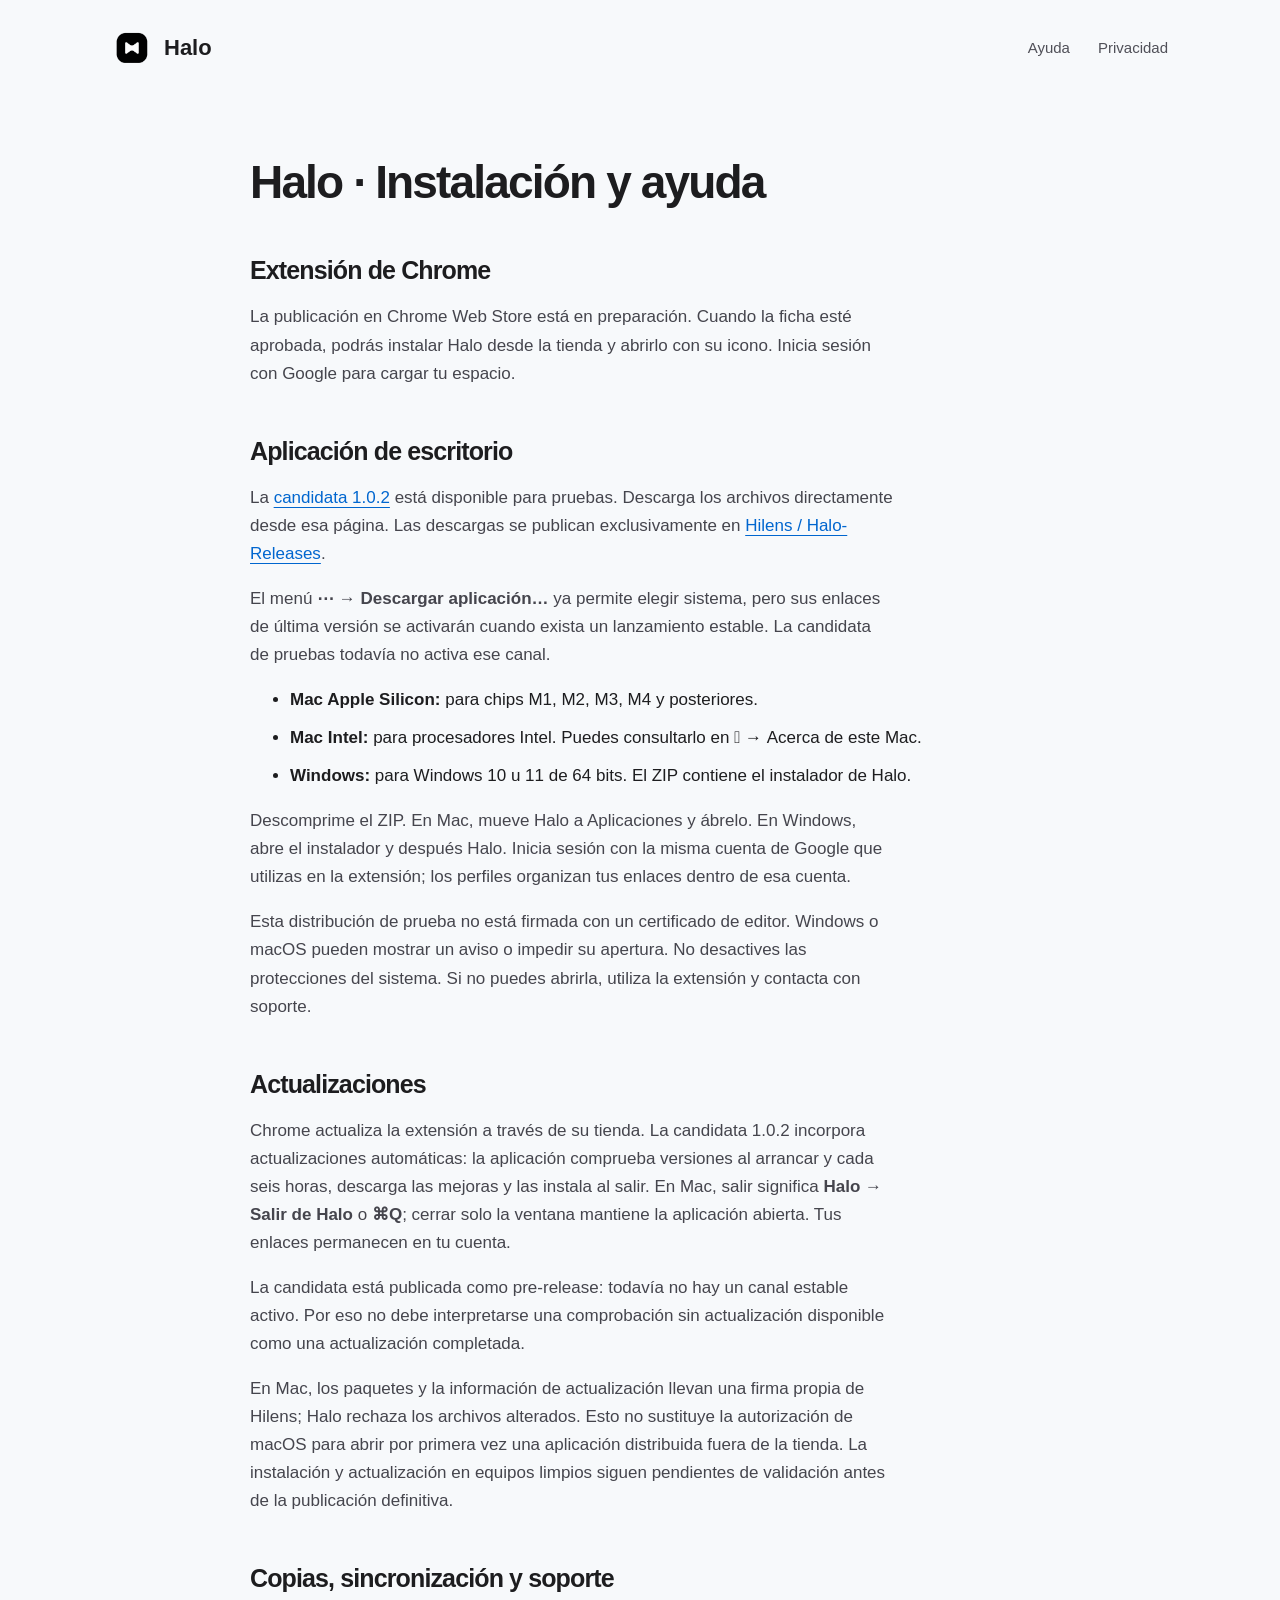
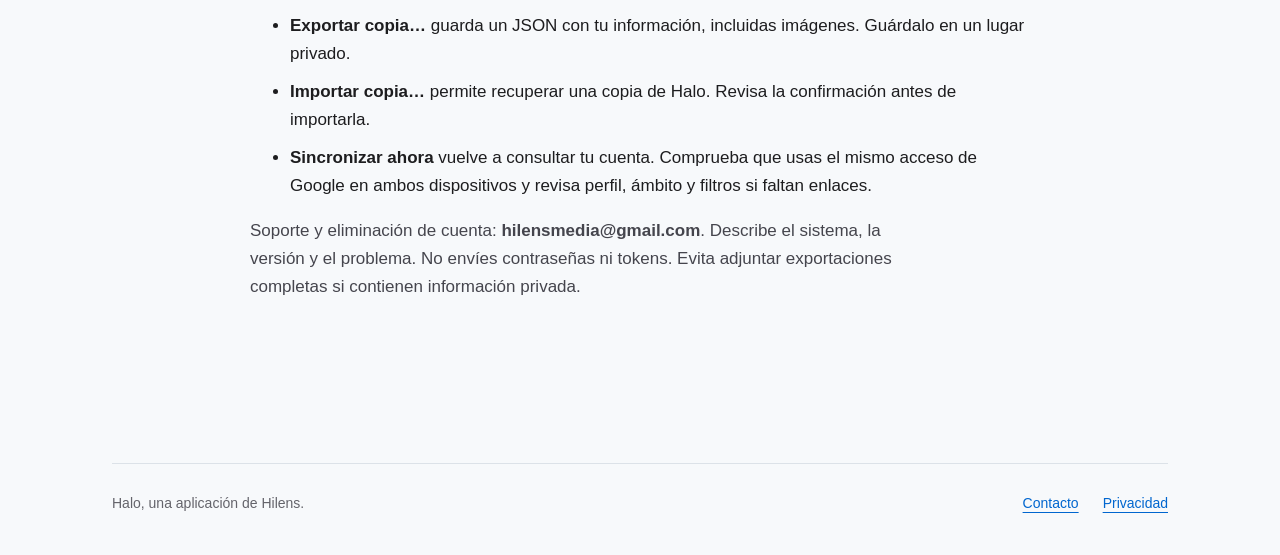
==== docs/help.html @ da5c2c4a "Add Halo public homepage, privacy and installation pages" ====
<!doctype html>
<html lang="es"><head><meta charset="utf-8"><meta name="viewport" content="width=device-width,initial-scale=1"><title>Instalación y ayuda de Halo</title><meta name="description" content="Instalación y ayuda de Halo — Hilens."><link rel="icon" href="[data-uri]"><link rel="stylesheet" href="style.css"></head><body><header><a class="brand" href="./"><img src="[data-uri]" alt="">Halo</a><nav aria-label="Principal"><a href="help.html">Ayuda</a><a href="privacy.html">Privacidad</a></nav></header><main><article class="prose"><h1>Halo · Instalación y ayuda</h1><h2>Extensión de Chrome</h2><p>La publicación en Chrome Web Store está en preparación. Cuando la ficha esté aprobada, podrás instalar Halo desde la tienda y abrirlo con su icono. Inicia sesión con Google para cargar tu espacio.</p><h2>Aplicación de escritorio</h2><p>La <a href="https://github.com/hilenscom/Halo-Releases/releases/tag/v1.0.2">candidata 1.0.2</a> está disponible para pruebas. Descarga los archivos directamente desde esa página. Las descargas se publican exclusivamente en <a href="https://github.com/hilenscom/Halo-Releases/releases">Hilens / Halo-Releases</a>.</p><p>El menú <strong>⋯ → Descargar aplicación…</strong> ya permite elegir sistema, pero sus enlaces de última versión se activarán cuando exista un lanzamiento estable. La candidata de pruebas todavía no activa ese canal.</p><ul><li><strong>Mac Apple Silicon:</strong> para chips M1, M2, M3, M4 y posteriores.</li><li><strong>Mac Intel:</strong> para procesadores Intel. Puedes consultarlo en  → Acerca de este Mac.</li><li><strong>Windows:</strong> para Windows 10 u 11 de 64 bits. El ZIP contiene el instalador de Halo.</li></ul><p>Descomprime el ZIP. En Mac, mueve Halo a Aplicaciones y ábrelo. En Windows, abre el instalador y después Halo. Inicia sesión con la misma cuenta de Google que utilizas en la extensión; los perfiles organizan tus enlaces dentro de esa cuenta.</p><p>Esta distribución de prueba no está firmada con un certificado de editor. Windows o macOS pueden mostrar un aviso o impedir su apertura. No desactives las protecciones del sistema. Si no puedes abrirla, utiliza la extensión y contacta con soporte.</p><h2>Actualizaciones</h2><p>Chrome actualiza la extensión a través de su tienda. La candidata 1.0.2 incorpora actualizaciones automáticas: la aplicación comprueba versiones al arrancar y cada seis horas, descarga las mejoras y las instala al salir. En Mac, salir significa <strong>Halo → Salir de Halo</strong> o <strong>⌘Q</strong>; cerrar solo la ventana mantiene la aplicación abierta. Tus enlaces permanecen en tu cuenta.</p><p>La candidata está publicada como pre-release: todavía no hay un canal estable activo. Por eso no debe interpretarse una comprobación sin actualización disponible como una actualización completada.</p><p>En Mac, los paquetes y la información de actualización llevan una firma propia de Hilens; Halo rechaza los archivos alterados. Esto no sustituye la autorización de macOS para abrir por primera vez una aplicación distribuida fuera de la tienda. La instalación y actualización en equipos limpios siguen pendientes de validación antes de la publicación definitiva.</p><h2>Copias, sincronización y soporte</h2><ul><li><strong>Exportar copia…</strong> guarda un JSON con tu información, incluidas imágenes. Guárdalo en un lugar privado.</li><li><strong>Importar copia…</strong> permite recuperar una copia de Halo. Revisa la confirmación antes de importarla.</li><li><strong>Sincronizar ahora</strong> vuelve a consultar tu cuenta. Comprueba que usas el mismo acceso de Google en ambos dispositivos y revisa perfil, ámbito y filtros si faltan enlaces.</li></ul><p>Soporte y eliminación de cuenta: <strong>hilensmedia@gmail.com</strong>. Describe el sistema, la versión y el problema. No envíes contraseñas ni tokens. Evita adjuntar exportaciones completas si contienen información privada.
</p></article></main><footer><span>Halo, una aplicación de Hilens.</span><div><a href="mailto:hilensmedia@gmail.com">Contacto</a><a href="privacy.html">Privacidad</a></div></footer></body></html>
---- docs/style.css ----
*{box-sizing:border-box}html{scroll-behavior:smooth}body{margin:0;color:#1d1d1f;background:#f7f9fb;font-family:-apple-system,BlinkMacSystemFont,"Segoe UI",sans-serif;font-size:17px;line-height:1.65}a{color:#0066cf;text-underline-offset:4px}a:focus-visible{outline:3px solid #007aff;outline-offset:6px;border-radius:6px}header{max-width:1120px;margin:auto;padding:28px 32px;display:flex;align-items:center;justify-content:space-between;gap:24px}header a{text-decoration:none;color:inherit}header .brand{display:flex;align-items:center;gap:12px;font-weight:600;font-size:22px}header img{width:40px;height:40px;border-radius:12px}nav{display:flex;gap:28px;font-size:15px;color:#505058}main{max-width:1120px;margin:auto;padding:32px}.hero{text-align:center;max-width:780px;margin:32px auto 0}.hero>img{width:88px;height:88px;border-radius:25px;box-shadow:0 15px 30px #253e5915}h1{font-size:clamp(40px,6vw,68px);line-height:1.07;letter-spacing:-.055em;font-weight:650;margin:30px 0 24px}h2{font-size:30px;letter-spacing:-.035em;line-height:1.25;margin:48px 0 16px}p{max-width:68ch} .hero p{margin:0 auto 24px;color:#64646b;font-size:21px;max-width:53ch}.button{display:inline-block;padding:12px 25px;border-radius:17px;background:#007aff;color:white;text-decoration:none;font-weight:600}.button:hover{background:#006be1}.note{font-size:14px!important;color:#64646b!important;margin-top:17px!important}.workspace{margin:48px auto 60px;min-height:320px;padding:42px;border-radius:44px;position:relative;display:flex;align-items:center;justify-content:center;gap:38px;flex-wrap:wrap;background:radial-gradient(ellipse at 0 0,#e7f1ff,transparent 65%),radial-gradient(ellipse at 100% 0,#fff4e8,transparent 70%),#f9fafb;border:2px solid white;box-shadow:0 24px 65px #314d6a0a}.tile{width:120px;text-align:center;animation:float 12s ease-in-out infinite;animation-delay:calc(var(--n)*-2s)}.tile span{display:grid;place-items:center;aspect-ratio:1;border-radius:33px;background:white;box-shadow:0 17px 21px -10px #20344440;font-size:37px;color:var(--c);transform:rotate(var(--r))}.tile small{display:block;margin-top:20px;color:#55545c;font-size:14px}.intro{max-width:720px;margin:0 auto 60px}.intro>p{font-size:20px;color:#64646b}.features{padding:0;list-style:none}.features li{padding:17px 0;border-bottom:1px solid #dce2e8}.features strong{display:block;font-weight:600}.features span{color:#64646b}.downloads{max-width:720px;margin:0 auto;padding-top:6px}.downloads ul{padding-left:22px}.downloads li{margin:12px 0}.downloads aside{padding:20px 24px;background:white;border-radius:22px;font-size:15px;color:#585862;margin:24px 0}.prose{max-width:780px;margin:10px auto 60px}.prose h1{font-size:46px;letter-spacing:-.04em}.prose h2{font-size:25px}.prose li{margin:10px 0}.prose p{color:#45454d}footer{border-top:1px solid #dce2e8;max-width:1056px;margin:70px auto 0;padding:28px 0 40px;display:flex;justify-content:space-between;gap:20px;font-size:14px;color:#64646b}footer div{display:flex;gap:24px}@keyframes float{0%,100%{transform:translateY(0)}50%{transform:translateY(-13px)}}@media(prefers-reduced-motion:reduce){html{scroll-behavior:auto}.tile{animation:none}}@media(max-width:600px){header{padding:22px}nav{gap:18px}main{padding:20px}.hero{margin-top:18px}.hero p{font-size:19px}.workspace{gap:25px;padding:34px 20px;border-radius:30px;margin:35px 0}.tile{width:80px}.tile span{border-radius:23px;font-size:28px}.tile small{margin-top:13px}.intro>p{font-size:18px}.prose h1{font-size:36px}footer{margin:50px 22px 0;flex-direction:column}}
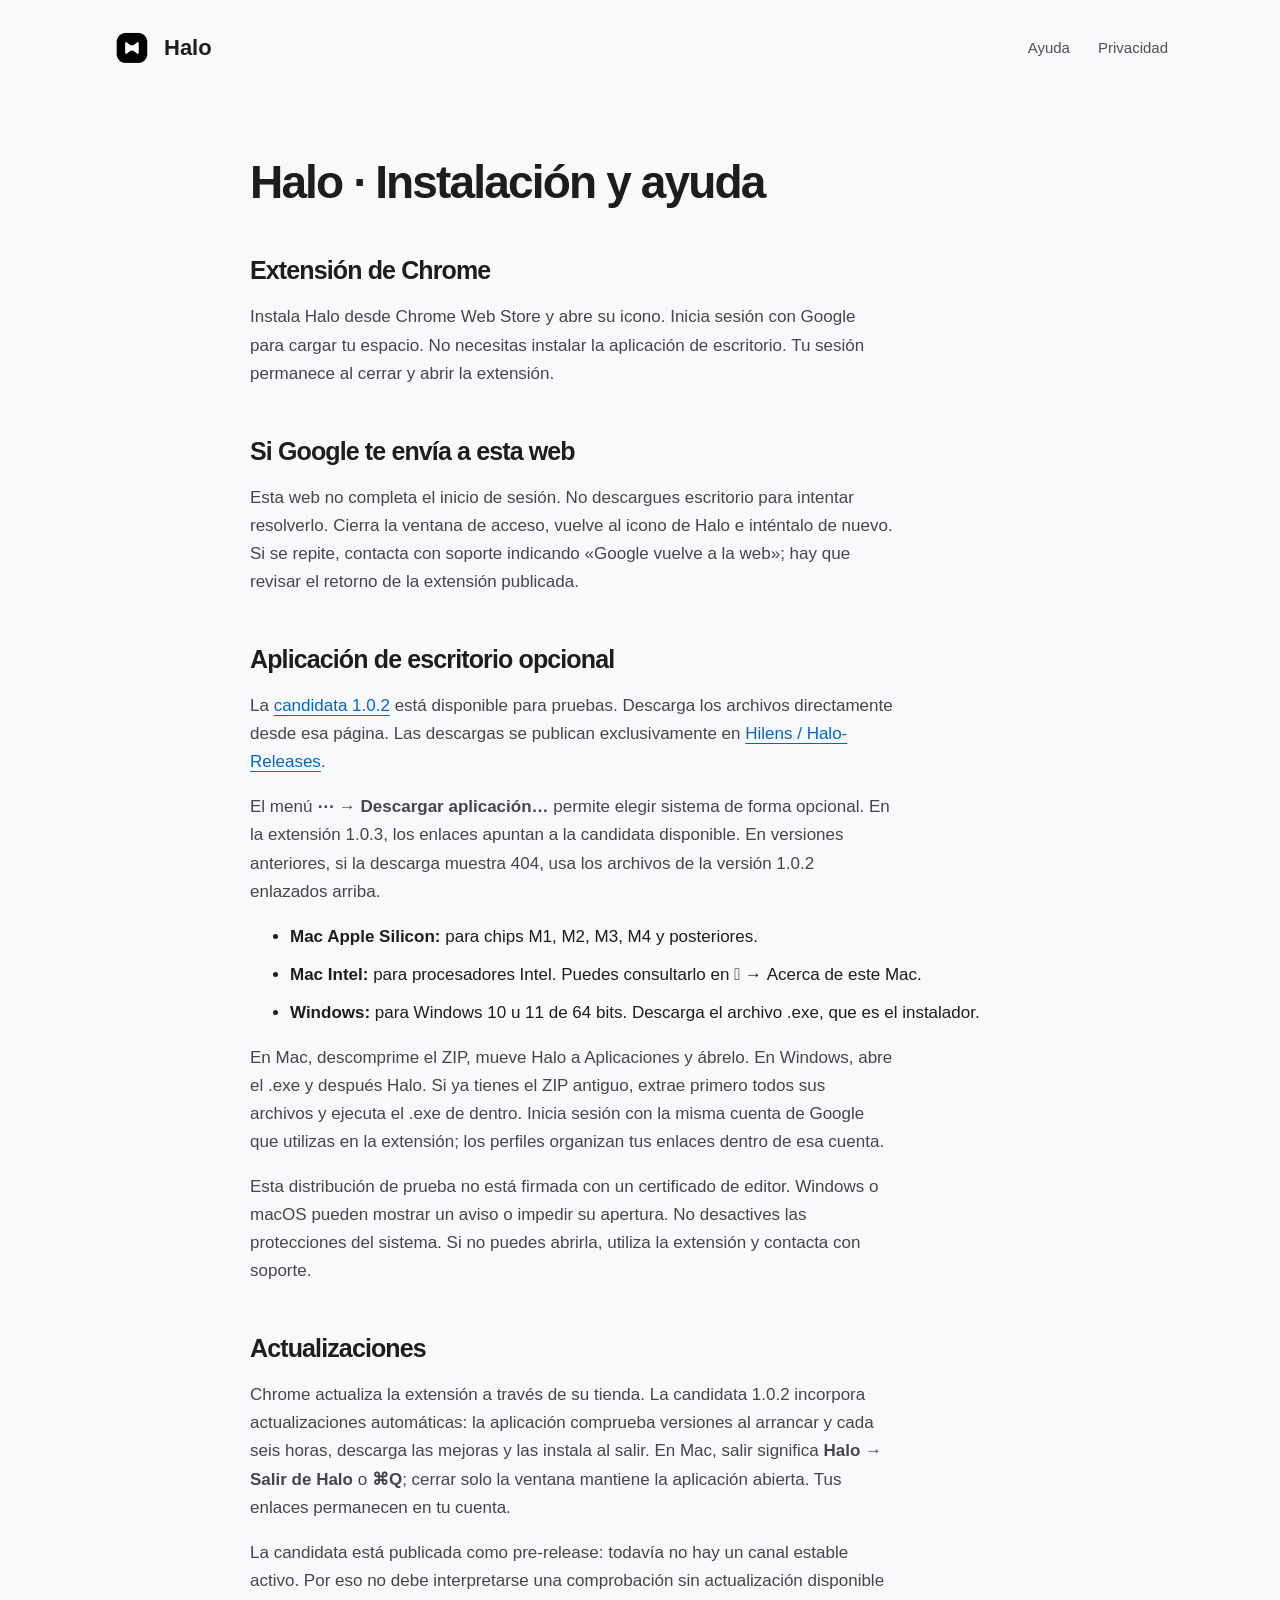
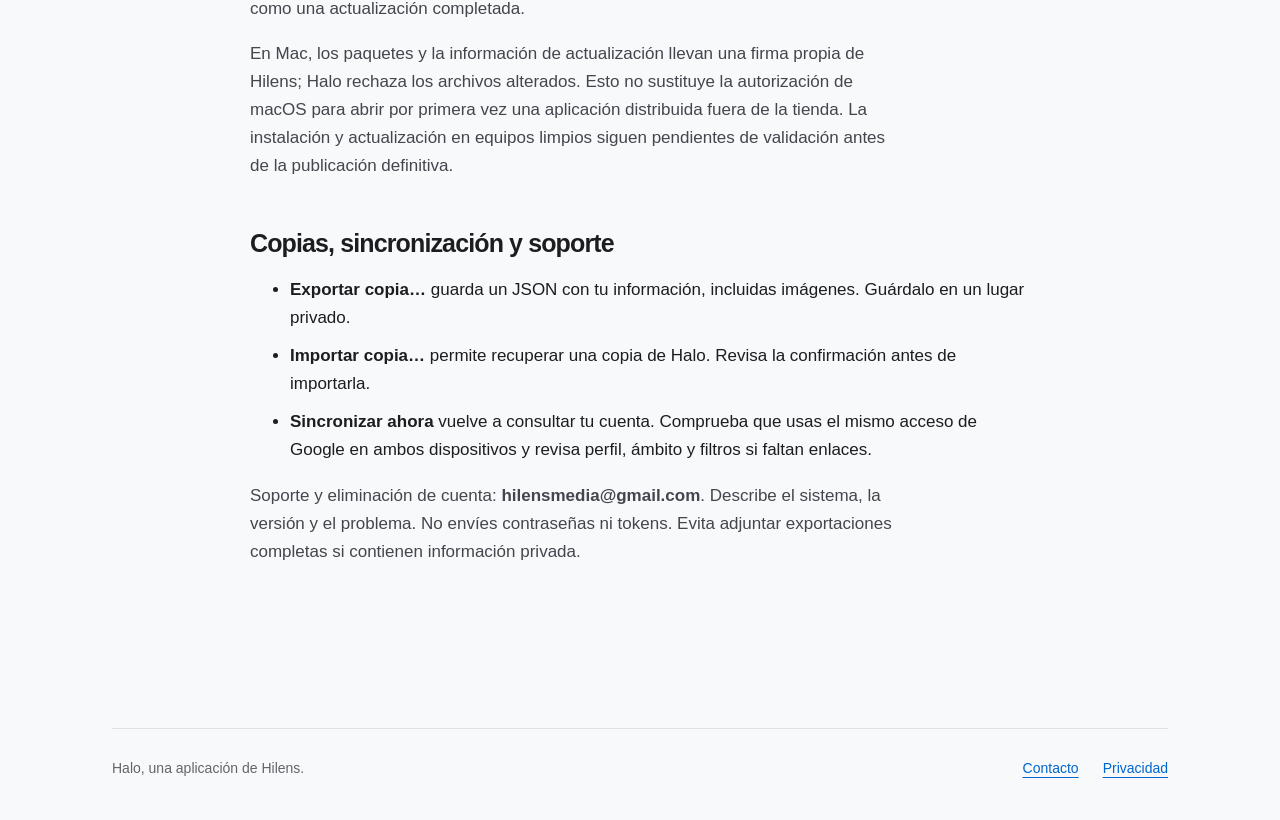
==== commit add5fe9c: "Fix Halo onboarding guidance and optional desktop downloads Make Chrome Web Store the primary entry," ====
--- a/docs/help.html
+++ b/docs/help.html
@@ -1,3 +1,3 @@
 <!doctype html>
-<html lang="es"><head><meta charset="utf-8"><meta name="viewport" content="width=device-width,initial-scale=1"><title>Instalación y ayuda de Halo</title><meta name="description" content="Instalación y ayuda de Halo — Hilens."><link rel="icon" href="[data-uri]"><link rel="stylesheet" href="style.css"></head><body><header><a class="brand" href="./"><img src="[data-uri]" alt="">Halo</a><nav aria-label="Principal"><a href="help.html">Ayuda</a><a href="privacy.html">Privacidad</a></nav></header><main><article class="prose"><h1>Halo · Instalación y ayuda</h1><h2>Extensión de Chrome</h2><p>La publicación en Chrome Web Store está en preparación. Cuando la ficha esté aprobada, podrás instalar Halo desde la tienda y abrirlo con su icono. Inicia sesión con Google para cargar tu espacio.</p><h2>Aplicación de escritorio</h2><p>La <a href="https://github.com/hilenscom/Halo-Releases/releases/tag/v1.0.2">candidata 1.0.2</a> está disponible para pruebas. Descarga los archivos directamente desde esa página. Las descargas se publican exclusivamente en <a href="https://github.com/hilenscom/Halo-Releases/releases">Hilens / Halo-Releases</a>.</p><p>El menú <strong>⋯ → Descargar aplicación…</strong> ya permite elegir sistema, pero sus enlaces de última versión se activarán cuando exista un lanzamiento estable. La candidata de pruebas todavía no activa ese canal.</p><ul><li><strong>Mac Apple Silicon:</strong> para chips M1, M2, M3, M4 y posteriores.</li><li><strong>Mac Intel:</strong> para procesadores Intel. Puedes consultarlo en  → Acerca de este Mac.</li><li><strong>Windows:</strong> para Windows 10 u 11 de 64 bits. El ZIP contiene el instalador de Halo.</li></ul><p>Descomprime el ZIP. En Mac, mueve Halo a Aplicaciones y ábrelo. En Windows, abre el instalador y después Halo. Inicia sesión con la misma cuenta de Google que utilizas en la extensión; los perfiles organizan tus enlaces dentro de esa cuenta.</p><p>Esta distribución de prueba no está firmada con un certificado de editor. Windows o macOS pueden mostrar un aviso o impedir su apertura. No desactives las protecciones del sistema. Si no puedes abrirla, utiliza la extensión y contacta con soporte.</p><h2>Actualizaciones</h2><p>Chrome actualiza la extensión a través de su tienda. La candidata 1.0.2 incorpora actualizaciones automáticas: la aplicación comprueba versiones al arrancar y cada seis horas, descarga las mejoras y las instala al salir. En Mac, salir significa <strong>Halo → Salir de Halo</strong> o <strong>⌘Q</strong>; cerrar solo la ventana mantiene la aplicación abierta. Tus enlaces permanecen en tu cuenta.</p><p>La candidata está publicada como pre-release: todavía no hay un canal estable activo. Por eso no debe interpretarse una comprobación sin actualización disponible como una actualización completada.</p><p>En Mac, los paquetes y la información de actualización llevan una firma propia de Hilens; Halo rechaza los archivos alterados. Esto no sustituye la autorización de macOS para abrir por primera vez una aplicación distribuida fuera de la tienda. La instalación y actualización en equipos limpios siguen pendientes de validación antes de la publicación definitiva.</p><h2>Copias, sincronización y soporte</h2><ul><li><strong>Exportar copia…</strong> guarda un JSON con tu información, incluidas imágenes. Guárdalo en un lugar privado.</li><li><strong>Importar copia…</strong> permite recuperar una copia de Halo. Revisa la confirmación antes de importarla.</li><li><strong>Sincronizar ahora</strong> vuelve a consultar tu cuenta. Comprueba que usas el mismo acceso de Google en ambos dispositivos y revisa perfil, ámbito y filtros si faltan enlaces.</li></ul><p>Soporte y eliminación de cuenta: <strong>hilensmedia@gmail.com</strong>. Describe el sistema, la versión y el problema. No envíes contraseñas ni tokens. Evita adjuntar exportaciones completas si contienen información privada.
+<html lang="es"><head><meta charset="utf-8"><meta name="viewport" content="width=device-width,initial-scale=1"><title>Instalación y ayuda de Halo</title><meta name="description" content="Instalación y ayuda de Halo — Hilens."><link rel="icon" href="[data-uri]"><link rel="stylesheet" href="style.css"></head><body><header><a class="brand" href="./"><img src="[data-uri]" alt="">Halo</a><nav aria-label="Principal"><a href="help.html">Ayuda</a><a href="privacy.html">Privacidad</a></nav></header><main><article class="prose"><h1>Halo · Instalación y ayuda</h1><h2>Extensión de Chrome</h2><p>Instala Halo desde Chrome Web Store y abre su icono. Inicia sesión con Google para cargar tu espacio. No necesitas instalar la aplicación de escritorio. Tu sesión permanece al cerrar y abrir la extensión.</p><h2>Si Google te envía a esta web</h2><p>Esta web no completa el inicio de sesión. No descargues escritorio para intentar resolverlo. Cierra la ventana de acceso, vuelve al icono de Halo e inténtalo de nuevo. Si se repite, contacta con soporte indicando «Google vuelve a la web»; hay que revisar el retorno de la extensión publicada.</p><h2>Aplicación de escritorio opcional</h2><p>La <a href="https://github.com/hilenscom/Halo-Releases/releases/tag/v1.0.2">candidata 1.0.2</a> está disponible para pruebas. Descarga los archivos directamente desde esa página. Las descargas se publican exclusivamente en <a href="https://github.com/hilenscom/Halo-Releases/releases">Hilens / Halo-Releases</a>.</p><p>El menú <strong>⋯ → Descargar aplicación…</strong> permite elegir sistema de forma opcional. En la extensión 1.0.3, los enlaces apuntan a la candidata disponible. En versiones anteriores, si la descarga muestra 404, usa los archivos de la versión 1.0.2 enlazados arriba.</p><ul><li><strong>Mac Apple Silicon:</strong> para chips M1, M2, M3, M4 y posteriores.</li><li><strong>Mac Intel:</strong> para procesadores Intel. Puedes consultarlo en  → Acerca de este Mac.</li><li><strong>Windows:</strong> para Windows 10 u 11 de 64 bits. Descarga el archivo .exe, que es el instalador.</li></ul><p>En Mac, descomprime el ZIP, mueve Halo a Aplicaciones y ábrelo. En Windows, abre el .exe y después Halo. Si ya tienes el ZIP antiguo, extrae primero todos sus archivos y ejecuta el .exe de dentro. Inicia sesión con la misma cuenta de Google que utilizas en la extensión; los perfiles organizan tus enlaces dentro de esa cuenta.</p><p>Esta distribución de prueba no está firmada con un certificado de editor. Windows o macOS pueden mostrar un aviso o impedir su apertura. No desactives las protecciones del sistema. Si no puedes abrirla, utiliza la extensión y contacta con soporte.</p><h2>Actualizaciones</h2><p>Chrome actualiza la extensión a través de su tienda. La candidata 1.0.2 incorpora actualizaciones automáticas: la aplicación comprueba versiones al arrancar y cada seis horas, descarga las mejoras y las instala al salir. En Mac, salir significa <strong>Halo → Salir de Halo</strong> o <strong>⌘Q</strong>; cerrar solo la ventana mantiene la aplicación abierta. Tus enlaces permanecen en tu cuenta.</p><p>La candidata está publicada como pre-release: todavía no hay un canal estable activo. Por eso no debe interpretarse una comprobación sin actualización disponible como una actualización completada.</p><p>En Mac, los paquetes y la información de actualización llevan una firma propia de Hilens; Halo rechaza los archivos alterados. Esto no sustituye la autorización de macOS para abrir por primera vez una aplicación distribuida fuera de la tienda. La instalación y actualización en equipos limpios siguen pendientes de validación antes de la publicación definitiva.</p><h2>Copias, sincronización y soporte</h2><ul><li><strong>Exportar copia…</strong> guarda un JSON con tu información, incluidas imágenes. Guárdalo en un lugar privado.</li><li><strong>Importar copia…</strong> permite recuperar una copia de Halo. Revisa la confirmación antes de importarla.</li><li><strong>Sincronizar ahora</strong> vuelve a consultar tu cuenta. Comprueba que usas el mismo acceso de Google en ambos dispositivos y revisa perfil, ámbito y filtros si faltan enlaces.</li></ul><p>Soporte y eliminación de cuenta: <strong>hilensmedia@gmail.com</strong>. Describe el sistema, la versión y el problema. No envíes contraseñas ni tokens. Evita adjuntar exportaciones completas si contienen información privada.
 </p></article></main><footer><span>Halo, una aplicación de Hilens.</span><div><a href="mailto:hilensmedia@gmail.com">Contacto</a><a href="privacy.html">Privacidad</a></div></footer></body></html>
